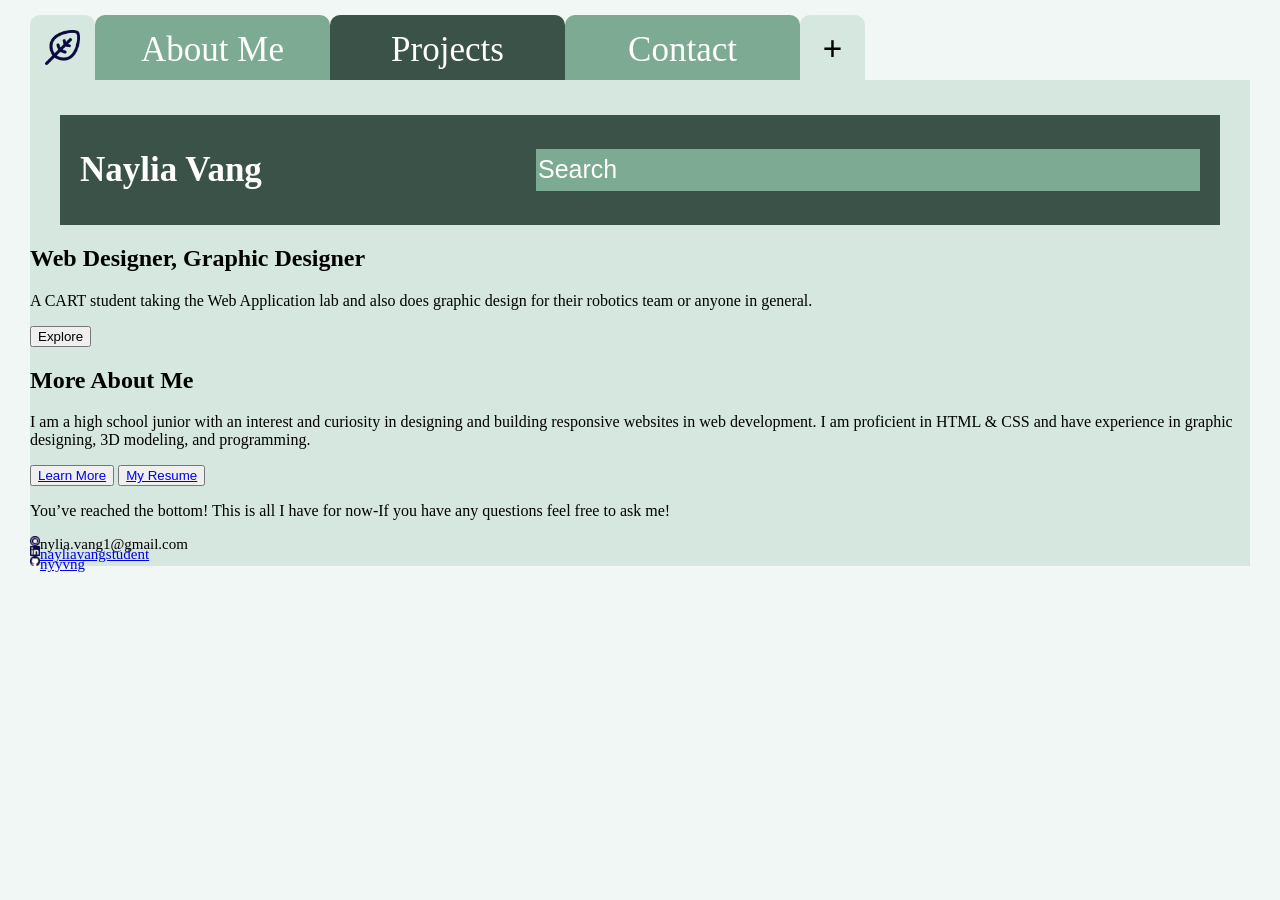
==== index.html @ c0539e79 "hhiterhioretiolgyh4rewtgergyije5rytsd" ====
<!DOCTYPE html>
<html lang="en">

<head>
    <meta charset="UTF-8">
    <meta name="viewport" content="width=device-width, initial-scale=1.0">
    <title>Naylia Vang | Portfolio</title>
    <link rel="stylesheet" href="style.css">
    <link rel="preconnect" href="https://fonts.googleapis.com">
    <link rel="preconnect" href="https://fonts.gstatic.com" crossorigin>
    <link href="https://fonts.googleapis.com/css2?family=Fredoka:wght@300..700&family=Jersey+20&display=swap"
        rel="stylesheet">
    <style>
        @import url('https://fonts.googleapis.com/css2?family=Fredoka:wght@300..700&family=Jersey+20&display=swap');
    </style>
</head>

<section class="body-idk">


    <header>
        <nav>
            <a class="nav-link" id="home-link" href="index.html"><img src="home-icon.png"></a>
            <a class="nav-link" id="about-link" href="abtme.html">About Me</a>
            <a class="nav-link" id="projects-link" href="projects.html">Projects</a>
            <a class="nav-link" id="contact-link" href="contact.html">Contact</a>
            <div class="plus-btn">+</div>
        </nav>
    </header>








</section>


<!-- explore section-->

<body>
    <section class="foldercover">



        <!-- fun nav bar-->
        <main>
            <h1><a href="index.html">Naylia Vang</a></h1>
            <input type="text" id="search" value="Search">
        </main>



        <div class="explore-sec">
            <h2>Web Designer, Graphic Designer</h2>
            <p>A CART student taking the Web Application lab and also does graphic design for their robotics team or
                anyone
                in general.</p>
            <button onclick="location.href='#ab'">Explore</button>
        </div>
        <div id="ab" class="more-abt">
            <h2>More About Me</h2>
            <p>I am a high school junior with an interest and curiosity in designing and building responsive websites in
                web
                development. I am proficient in HTML & CSS and have experience in graphic designing, 3D modeling, and
                programming.</p>
        </div>
        <button><a href="abtme.html">Learn More</a></button>
        <button><a href="resume.html">My Resume</a></button>


        <section class="bottom-nav">
            <p>You’ve reached the bottom! This is all I have for now-If you have any questions feel free to ask me!</p>
            <section class="bottom-socials">
                <div class="email">
                    <img src="mail.png">
                    nylia.vang1@gmail.com
                </div>
                <div class="linkedin">
                    <img src="linkedin.png">
                    <a href="https://www.linkedin.com/in/nayliavangstudent">nayliavangstudent</a>
                </div>
                <div class="github">
                    <img src="github.png">
                    <a href="https://github.com/nyyvng">nyyvng</a>
            </section>
        </section>



    </section>


</body>

</html>
---- style.css ----
:root {
    --mint-cream: #f0f7f4;
    --dark-amethyst: #0c0a3e;
    --granite: #3b5249;
    --honeydew: #d5e7de;
    --muted-teal: #7daa92;
}

.jersey-20-regular {
    font-family: "Jersey 20", sans-serif;
    font-weight: 400;
    font-style: normal;
}

@font-face {
    font-family: "Fredoka";
    src: url("https://fonts.googleapis.com/css2?family=Fredoka:wght@300..700&display=swap");
    font-weight: normal;
    font-style: normal;
}

html {
    scroll-behavior: smooth;
}

body {
    background-color: var(--mint-cream);
    margin: 0;
}

.body {
    background-color: var(--honeydew);
}

.foldercover {
    background-color: var(--honeydew);
    margin-left: 30px;
    margin-right: 30px;
    padding-top: 15px;
}


/* giant chunk of nav styling.... */
nav {
    font-size: 35px;
    margin-left: 30px;
    margin-right: auto;
    margin-top: 15px;
    display: flex;
    align-items: center;
    justify-content: flex-start;
}

img {
    height: 100%;
    width: 100%;
    object-fit: cover;

}

#home-link {
    background-color: var(--honeydew);
    display: block;
    height: 35px;
    width: 35px;
    padding: 15px;
    border-radius: 10px 10px 0 0;
}

#about-link {
    background-color: var(--muted-teal);
    color: white;
    display: block;
    height: 35px;
    width: 205px;
    padding: 15px;
    border-radius: 10px 10px 0 0;
    text-decoration: none;
    display: flex;
    justify-content: center;
    text-align: center;
}

#projects-link {
    background-color: var(--granite);
    color: white;
    display: block;
    height: 35px;
    width: 205px;
    padding: 15px;
    border-radius: 10px 10px 0 0;
    text-decoration: none;
    display: flex;
    justify-content: center;
    text-align: center;
}

#contact-link {
    background-color: var(--muted-teal);
    color: white;
    display: block;
    height: 35px;
    width: 205px;
    padding: 15px;
    border-radius: 10px 10px 0 0;
    text-decoration: none;
    display: flex;
    justify-content: center;
    text-align: center;
}

.plus-btn {
    background-color: var(--honeydew);
    display: block;
    height: 35px;
    width: 35px;
    padding: 15px;
    border-radius: 10px 10px 0 0;
    display: flex;
    justify-content: center;
    font-weight: bolder;
}

.plus-btn:hover {
    cursor: pointer;
    transform: scale(1.15);
    transition: 0.5s;
}

#home-link:hover {
    cursor: pointer;
    transform: scale(1.15);
    transition: 0.5s;
}

#about-link:hover {
    cursor: pointer;
    transform: scale(1.1);
    transition: 0.5s;
}

#projects-link:hover {
    cursor: pointer;
    transform: scale(1.1);
    transition: 0.5s;
}

#contact-link:hover {
    cursor: pointer;
    transform: scale(1.1);
    transition: 0.5s;
}


/* ssecond nav, needs more fixing */
main {
    background-color: var(--granite);
    display: flex;
    margin-right: 30px;
    justify-content: center;
    justify-content: space-between;
    align-items: center;
    border-radius: 0;

    padding: 15px 20px;
    margin-left: 30px;
    margin-top: 20px;
}

main a {
    font-size: 35px;
    text-decoration: none;
    color: white;
}

#search {
    background-color: var(--muted-teal);
    color: white;
    width: 660px;
    height: 40px;
    font-size: 25px;
    border: none;
}


/*contact in main page sectiom */
.email,
.linkedin,
.github {
    background-size: 10px;
    width: 10px;
    height: 10px;
    font-size: 15px;
    display: flex;
}

.explore-sec {
    background-color: var(--honeydew);
}























/* about me stuff */
#hs {
    background-size: 10px;
    width: 10px;

}















/* projects section */
.projects a {
    text-decoration: none;
}

#project-img {
    width: 90px;
    background-size: cover;
}




















/* below here will be the resume stuff !!! */
.resume-body {

    & h4 {
        font-size: 20px;
    }

    & h5 {
        font-size: 15px;
    }

    & sub {
        font-size: 14px;
    }

    & li {
        font-size: 13px;
    }

    & h1 {
        font-size: 35px;
    }

    & h3 {
        font-size: 20px;
    }
}


.socials {
    background-size: 10px;
    width: 10px;
    height: 10px;
    font-size: 15px;
    display: flex;
}

.summary h4 {
    font-size: 20px;
}

.summary p {
    font-size: 15px;

}

.left-side {
    display: flex;
    flex-direction: column;
    gap: 20px;

}
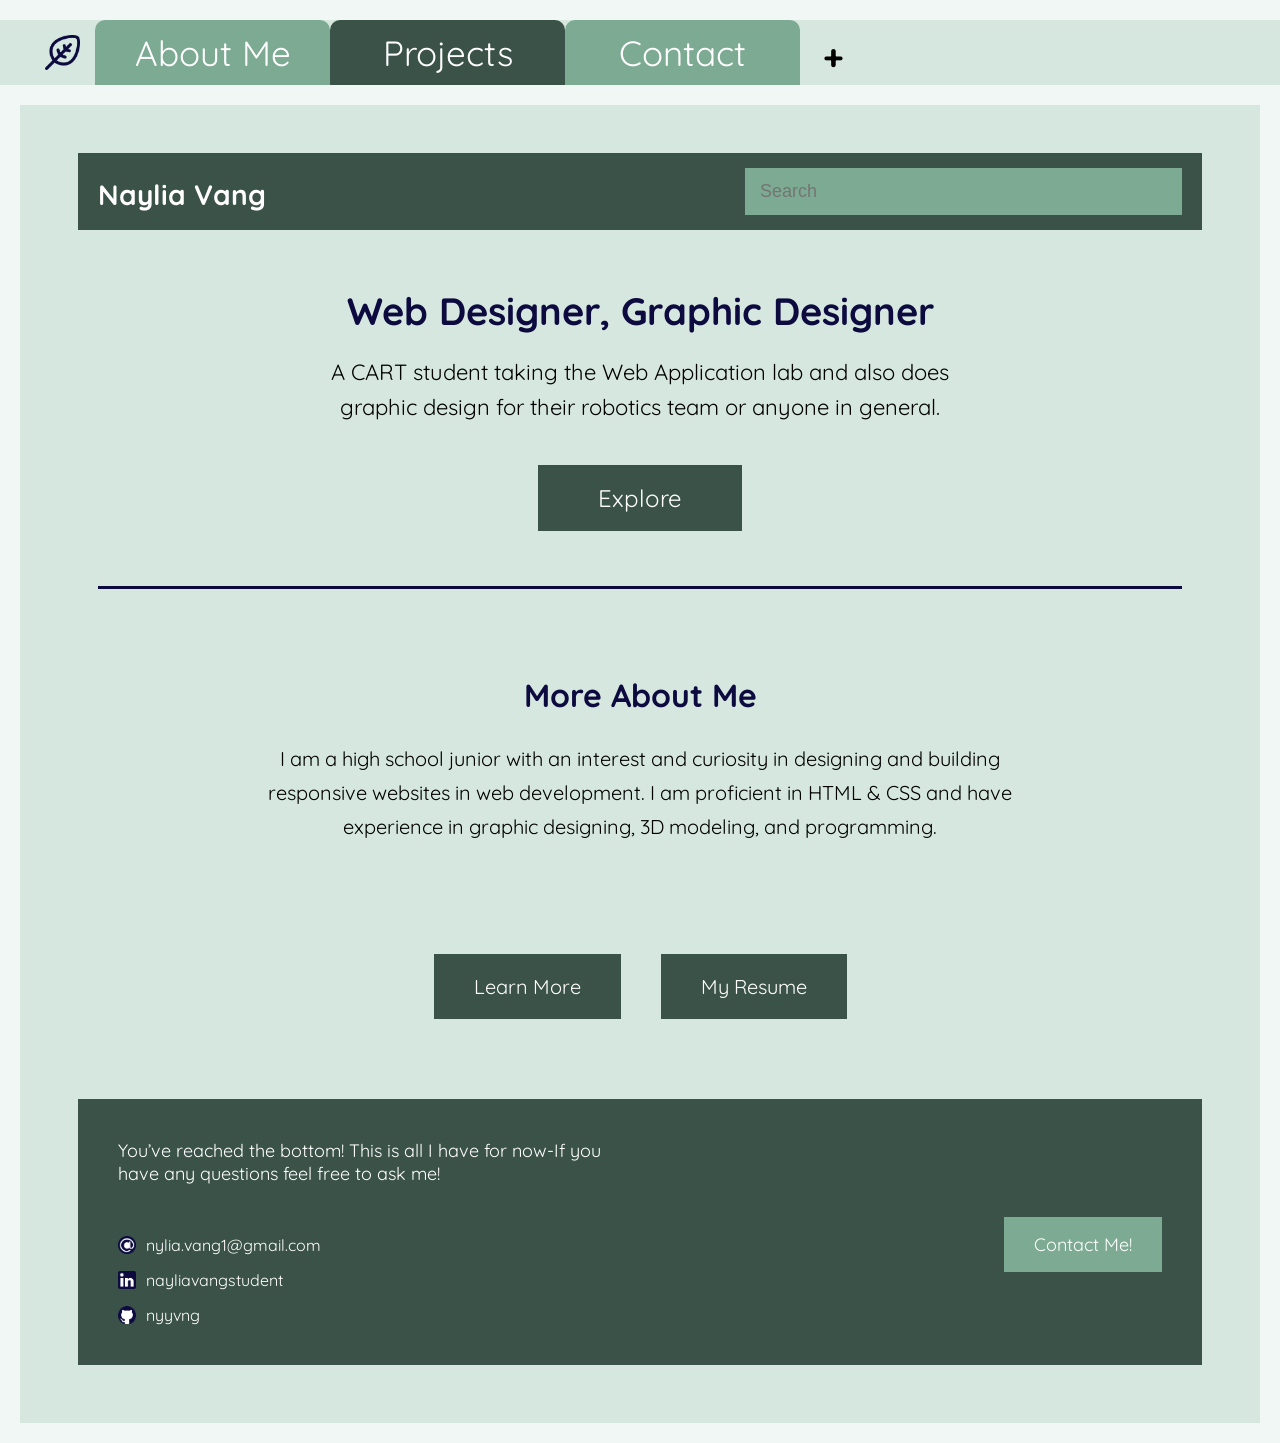
==== commit cf635452: "tfyjghtydfgtfhyfgb css" ====
--- a/index.html
+++ b/index.html
@@ -6,27 +6,29 @@
     <meta name="viewport" content="width=device-width, initial-scale=1.0">
     <title>Naylia Vang | Portfolio</title>
     <link rel="stylesheet" href="style.css">
-    <link rel="preconnect" href="https://fonts.googleapis.com">
-    <link rel="preconnect" href="https://fonts.gstatic.com" crossorigin>
-    <link href="https://fonts.googleapis.com/css2?family=Fredoka:wght@300..700&family=Jersey+20&display=swap"
-        rel="stylesheet">
     <style>
-        @import url('https://fonts.googleapis.com/css2?family=Fredoka:wght@300..700&family=Jersey+20&display=swap');
+        @import url('https://fonts.googleapis.com/css2?family=Montserrat:ital,wght@0,100..900;1,100..900&family=Quicksand:wght@300..700&family=Teachers:ital,wght@0,400..800;1,400..800&display=swap');
     </style>
 </head>
 
-<section class="body-idk">
 
 
-    <header>
-        <nav>
-            <a class="nav-link" id="home-link" href="index.html"><img src="home-icon.png"></a>
-            <a class="nav-link" id="about-link" href="abtme.html">About Me</a>
-            <a class="nav-link" id="projects-link" href="projects.html">Projects</a>
-            <a class="nav-link" id="contact-link" href="contact.html">Contact</a>
-            <div class="plus-btn">+</div>
-        </nav>
-    </header>
+
+<!-- explore section-->
+
+<body>
+    <section class="body-idk">
+
+
+        <header>
+            <nav>
+                <a class="nav-link" id="home-link" href="index.html"><img src="home-icon.png"></a>
+                <a class="nav-link" id="about-link" href="abtme.html">About Me</a>
+                <a class="nav-link" id="projects-link" href="projects.html">Projects</a>
+                <a class="nav-link" id="contact-link" href="contact.html">Contact</a>
+                <div class="plus-btn">+</div>
+            </nav>
+        </header>
 
 
 
@@ -35,12 +37,11 @@
 
 
 
-</section>
+    </section>
 
 
-<!-- explore section-->
 
-<body>
+
     <section class="foldercover">
 
 
@@ -48,7 +49,7 @@
         <!-- fun nav bar-->
         <main>
             <h1><a href="index.html">Naylia Vang</a></h1>
-            <input type="text" id="search" value="Search">
+            <input type="text" id="search" placeholder="Search">
         </main>
 
 
@@ -67,25 +68,43 @@
                 development. I am proficient in HTML & CSS and have experience in graphic designing, 3D modeling, and
                 programming.</p>
         </div>
-        <button><a href="abtme.html">Learn More</a></button>
-        <button><a href="resume.html">My Resume</a></button>
+        <div class="action-buttons">
+            <button><a href="abtme.html">Learn More</a></button>
+            <button><a href="resume.html">My Resume</a></button>
+        </div>
 
 
+
+
+
+
+        <!-- bottom nav bar-->
         <section class="bottom-nav">
-            <p>You’ve reached the bottom! This is all I have for now-If you have any questions feel free to ask me!</p>
-            <section class="bottom-socials">
-                <div class="email">
-                    <img src="mail.png">
-                    nylia.vang1@gmail.com
-                </div>
-                <div class="linkedin">
-                    <img src="linkedin.png">
-                    <a href="https://www.linkedin.com/in/nayliavangstudent">nayliavangstudent</a>
-                </div>
-                <div class="github">
-                    <img src="github.png">
-                    <a href="https://github.com/nyyvng">nyyvng</a>
-            </section>
+            <div class="footer-left">
+                <p>You’ve reached the bottom! This is all I have for now-If you have any questions feel free to ask me!
+                </p>
+
+                <section class="bottom-socials">
+                    <div class="email">
+                        <img src="mail.png">
+                        nylia.vang1@gmail.com
+                    </div>
+
+                    <div class="linkedin">
+                        <img src="linkedin.png">
+                        <a href="https://www.linkedin.com/in/nayliavangstudent">nayliavangstudent</a>
+                    </div>
+
+                    <div class="github">
+                        <img src="github.png">
+                        <a href="https://github.com/nyyvng">nyyvng</a>
+                    </div>
+                </section>
+            </div>
+
+            <div class="footer-right">
+                <button><a href="contact.html">Contact Me!</a></button>
+            </div>
         </section>
 
 
--- a/style.css
+++ b/style.css
@@ -6,18 +6,6 @@
     --muted-teal: #7daa92;
 }
 
-.jersey-20-regular {
-    font-family: "Jersey 20", sans-serif;
-    font-weight: 400;
-    font-style: normal;
-}
-
-@font-face {
-    font-family: "Fredoka";
-    src: url("https://fonts.googleapis.com/css2?family=Fredoka:wght@300..700&display=swap");
-    font-weight: normal;
-    font-style: normal;
-}
 
 html {
     scroll-behavior: smooth;
@@ -26,46 +14,60 @@
 body {
     background-color: var(--mint-cream);
     margin: 0;
-}
-
-.body {
+    font-family: "Quicksand", sans-serif;
+}
+
+.body-idk {
     background-color: var(--honeydew);
 }
+
+
+button {
+    font-family: inherit;
+}
+
 
 .foldercover {
     background-color: var(--honeydew);
-    margin-left: 30px;
-    margin-right: 30px;
-    padding-top: 15px;
+    margin: 20px;
+    padding: 20px;
+    border: 8px solid var(--honeydew);
+    min-height: 100vh;
+
 }
 
 
 /* giant chunk of nav styling.... */
 nav {
     font-size: 35px;
-    margin-left: 30px;
-    margin-right: auto;
-    margin-top: 15px;
+    margin: 20px 30px 0;
     display: flex;
     align-items: center;
-    justify-content: flex-start;
+    gap: 0;
+    flex-wrap: wrap;
+}
+
+.nav-link {
+    display: flex;
+    align-items: center;
+    justify-content: center;
 }
 
 img {
     height: 100%;
-    width: 100%;
+    max-width: 100%;
     object-fit: cover;
 
 }
 
 #home-link {
     background-color: var(--honeydew);
-    display: block;
     height: 35px;
     width: 35px;
     padding: 15px;
     border-radius: 10px 10px 0 0;
 }
+
 
 #about-link {
     background-color: var(--muted-teal);
@@ -156,19 +158,19 @@
 main {
     background-color: var(--granite);
     display: flex;
-    margin-right: 30px;
-    justify-content: center;
     justify-content: space-between;
     align-items: center;
     border-radius: 0;
-
+    margin: 20px 30px;
     padding: 15px 20px;
-    margin-left: 30px;
-    margin-top: 20px;
-}
-
-main a {
-    font-size: 35px;
+}
+
+main h1 {
+    margin: 0;
+}
+
+main h1 a {
+    font-size: 28px;
     text-decoration: none;
     color: white;
 }
@@ -176,22 +178,155 @@
 #search {
     background-color: var(--muted-teal);
     color: white;
-    width: 660px;
-    height: 40px;
-    font-size: 25px;
+    width: 420px;
+    height: 45px;
+    font-size: 18px;
     border: none;
-}
+    padding-left: 15px;
+    outline: none;
+}
+
+.explore-sec {
+    text-align: center;
+    padding: 5px 0px;
+}
+
+.explore-sec h2 {
+    font-size: 38px;
+    color: var(--dark-amethyst);
+    margin-bottom: 20px;
+}
+
+.explore-sec p {
+    font-size: 22px;
+    max-width: 700px;
+    margin: auto;
+    line-height: 1.6;
+}
+
+.explore-sec button {
+    margin-top: 40px;
+    background-color: var(--granite);
+    color: white;
+    border: none;
+    padding: 18px 60px;
+    font-size: 24px;
+    cursor: pointer;
+}
+
+
+.more-abt {
+    text-align: center;
+    border-top: 3px solid var(--dark-amethyst);
+    margin: 50px 50px;
+    padding: 60px 40px;
+}
+
+.more-abt h2 {
+    font-size: 32px;
+    color: var(--dark-amethyst);
+}
+
+.more-abt p {
+    font-size: 20px;
+    max-width: 800px;
+    margin: auto;
+    line-height: 1.7;
+}
+
+.action-buttons {
+    display: flex;
+    justify-content: center;
+    gap: 40px;
+    margin: 40px 0 80px;
+}
+
+.action-buttons button {
+    background-color: var(--granite);
+    border: none;
+    padding: 20px 40px;
+}
+
+.action-buttons a {
+    color: white;
+    text-decoration: none;
+    font-size: 20px;
+}
+
+
+
+
+
+
+
 
 
 /*contact in main page sectiom */
+
+.bottom-nav {
+    background-color: var(--granite);
+    color: white;
+    padding: 40px;
+    margin: 40px 30px 30px;
+    display: flex;
+    justify-content: space-between;
+    align-items: center;
+}
+
+.bottom-nav p {
+    text-align: left;
+    font-size: 18px;
+    max-width: 500px;
+    margin: 0;
+}
+
+.footer-left {
+    display: flex;
+    flex-direction: column;
+    gap: 20px;
+}
+
+
 .email,
 .linkedin,
 .github {
-    background-size: 10px;
-    width: 10px;
-    height: 10px;
-    font-size: 15px;
-    display: flex;
+    display: flex;
+    align-items: center;
+    gap: 10px;
+    width: auto;
+    height: auto;
+    font-size: 16px;
+}
+
+.bottom-socials {
+    margin-top: 30px;
+    display: flex;
+    flex-direction: column;
+    gap: 15px;
+}
+
+.bottom-socials img {
+    width: 18px;
+    height: 18px;
+}
+
+.bottom-socials a {
+    color: white;
+    text-decoration: none;
+}
+
+.bottom-nav button {
+    background-color: var(--muted-teal);
+    border: none;
+    padding: 16px 30px;
+    margin-top: 25px;
+    cursor: pointer;
+}
+
+.bottom-nav button a {
+    color: white;
+    text-decoration: none;
+    font-size: 18px;
 }
 
 .explore-sec {
@@ -271,32 +406,31 @@
 
 
 /* below here will be the resume stuff !!! */
-.resume-body {
-
-    & h4 {
-        font-size: 20px;
-    }
-
-    & h5 {
-        font-size: 15px;
-    }
-
-    & sub {
-        font-size: 14px;
-    }
-
-    & li {
-        font-size: 13px;
-    }
-
-    & h1 {
-        font-size: 35px;
-    }
-
-    & h3 {
-        font-size: 20px;
-    }
-}
+
+h4 {
+    font-size: 20px;
+}
+
+h5 {
+    font-size: 15px;
+}
+
+sub {
+    font-size: 14px;
+}
+
+li {
+    font-size: 13px;
+}
+
+h1 {
+    font-size: 35px;
+}
+
+h3 {
+    font-size: 20px;
+}
+
 
 
 .socials {
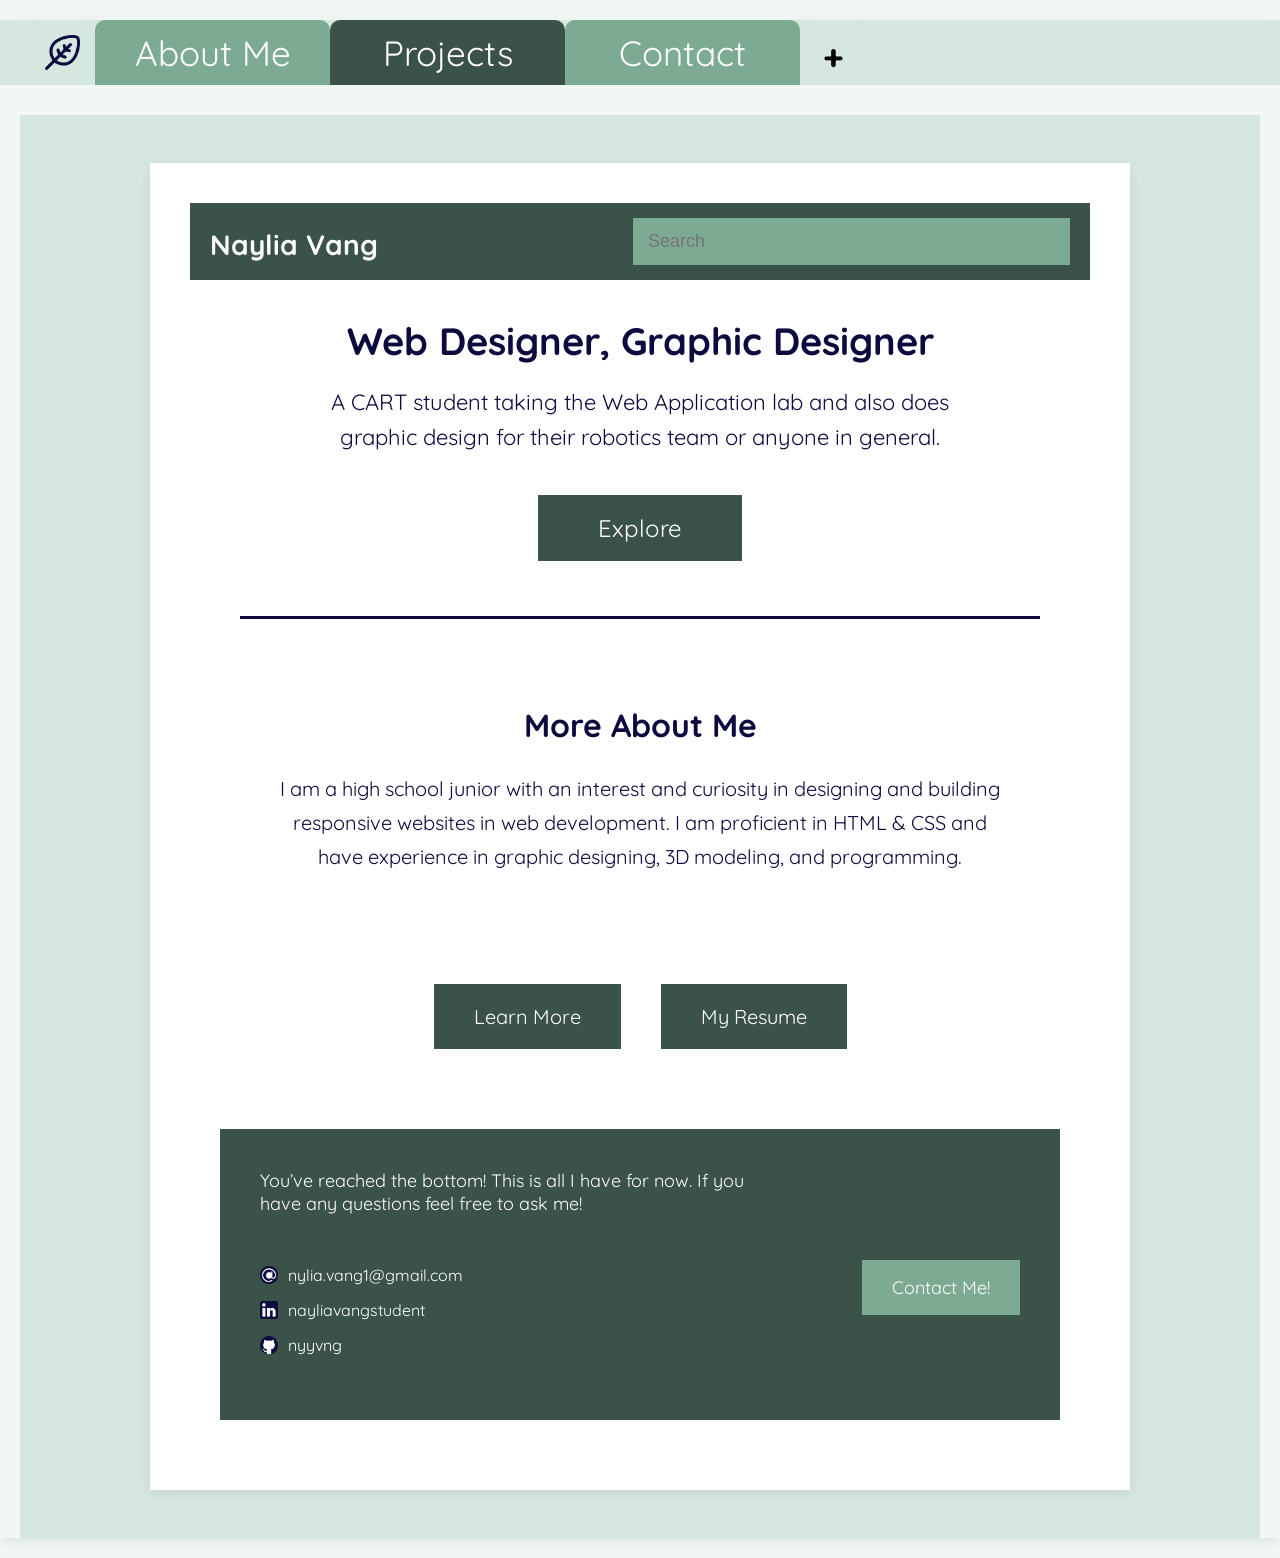
==== commit 02778ee5: "fix up projects+resume l8tr" ====
--- a/index.html
+++ b/index.html
@@ -30,13 +30,6 @@
             </nav>
         </header>
 
-
-
-
-
-
-
-
     </section>
 
 
@@ -44,68 +37,75 @@
 
     <section class="foldercover">
 
+        <div class="contentcover">
 
-
-        <!-- fun nav bar-->
-        <main>
-            <h1><a href="index.html">Naylia Vang</a></h1>
-            <input type="text" id="search" placeholder="Search">
-        </main>
+            <!-- fun nav bar-->
+            <main>
+                <h1><a href="index.html">Naylia Vang</a></h1>
+                <input type="text" id="search" placeholder="Search">
+            </main>
 
 
 
-        <div class="explore-sec">
-            <h2>Web Designer, Graphic Designer</h2>
-            <p>A CART student taking the Web Application lab and also does graphic design for their robotics team or
-                anyone
-                in general.</p>
-            <button onclick="location.href='#ab'">Explore</button>
-        </div>
-        <div id="ab" class="more-abt">
-            <h2>More About Me</h2>
-            <p>I am a high school junior with an interest and curiosity in designing and building responsive websites in
-                web
-                development. I am proficient in HTML & CSS and have experience in graphic designing, 3D modeling, and
-                programming.</p>
-        </div>
-        <div class="action-buttons">
-            <button><a href="abtme.html">Learn More</a></button>
-            <button><a href="resume.html">My Resume</a></button>
-        </div>
+            <div class="explore-sec">
+                <h2>Web Designer, Graphic Designer</h2>
+                <p>A CART student taking the Web Application lab and also does graphic design for their robotics team or
+                    anyone
+                    in general.</p>
+                <button onclick="location.href='#ab'">Explore</button>
+            </div>
+            <div id="ab" class="more-abt">
+                <h2>More About Me</h2>
+                <p>I am a high school junior with an interest and curiosity in designing and building responsive
+                    websites in
+                    web
+                    development. I am proficient in HTML & CSS and have experience in graphic designing, 3D modeling,
+                    and
+                    programming.</p>
+            </div>
+            <div class="action-buttons">
+                <button><a href="abtme.html">Learn More</a></button>
+                <button><a href="resume.html">My Resume</a></button>
+            </div>
 
 
 
 
 
 
-        <!-- bottom nav bar-->
-        <section class="bottom-nav">
-            <div class="footer-left">
-                <p>You’ve reached the bottom! This is all I have for now-If you have any questions feel free to ask me!
-                </p>
+            <!-- bottom nav bar-->
+            <section class="bottom-nav">
+                <div class="footer-left">
+                    <p>You’ve reached the bottom! This is all I have for now. If you have any questions feel free to ask
+                        me!
+                    </p>
 
-                <section class="bottom-socials">
-                    <div class="email">
-                        <img src="mail.png">
-                        nylia.vang1@gmail.com
-                    </div>
+                    <section class="bottom-socials">
+                        <div class="email">
+                            <img src="mail.png">
+                            nylia.vang1@gmail.com
+                        </div>
 
-                    <div class="linkedin">
-                        <img src="linkedin.png">
-                        <a href="https://www.linkedin.com/in/nayliavangstudent">nayliavangstudent</a>
-                    </div>
+                        <div class="linkedin">
+                            <img src="linkedin.png">
+                            <a href="https://www.linkedin.com/in/nayliavangstudent">nayliavangstudent</a>
+                        </div>
 
-                    <div class="github">
-                        <img src="github.png">
-                        <a href="https://github.com/nyyvng">nyyvng</a>
-                    </div>
-                </section>
-            </div>
+                        <div class="github">
+                            <img src="github.png">
+                            <a href="https://github.com/nyyvng">nyyvng</a>
+                        </div>
+                    </section>
+                </div>
 
-            <div class="footer-right">
-                <button><a href="contact.html">Contact Me!</a></button>
-            </div>
-        </section>
+                <div class="footer-right">
+                    <button><a href="contact.html">Contact Me!</a></button>
+                </div>
+            </section>
+
+        </div>
+
+
 
 
 
--- a/style.css
+++ b/style.css
@@ -15,6 +15,7 @@
     background-color: var(--mint-cream);
     margin: 0;
     font-family: "Quicksand", sans-serif;
+    box-shadow: 0 4px 12px rgba(0, 0, 0, 0.08);
 }
 
 .body-idk {
@@ -161,7 +162,7 @@
     justify-content: space-between;
     align-items: center;
     border-radius: 0;
-    margin: 20px 30px;
+    margin: 0;
     padding: 15px 20px;
 }
 
@@ -202,6 +203,7 @@
     max-width: 700px;
     margin: auto;
     line-height: 1.6;
+    color: var(--dark-amethyst);
 }
 
 .explore-sec button {
@@ -232,6 +234,7 @@
     max-width: 800px;
     margin: auto;
     line-height: 1.7;
+    color: var(--dark-amethyst);
 }
 
 .action-buttons {
@@ -329,13 +332,18 @@
     font-size: 18px;
 }
 
-.explore-sec {
-    background-color: var(--honeydew);
-}
-
-
-
-
+
+.contentcover {
+    background-color: white;
+    margin: 20px 30px;
+    padding: 40px;
+    box-shadow: 0 4px 12px rgba(0, 0, 0, 0.08);
+    max-width: 900px;
+    align-items: center;
+    justify-content: center;
+    margin-left: auto;
+    margin-right: auto;
+}
 
 
 
@@ -358,9 +366,80 @@
 /* about me stuff */
 #hs {
     background-size: 10px;
-    width: 10px;
-
-}
+    width: 480px;
+
+}
+
+
+.abt-me {
+    text-align: center;
+    padding: 5px 10px;
+}
+
+.abt-me h2 {
+    font-size: 38px;
+    color: var(--dark-amethyst);
+    margin-bottom: 20px;
+}
+
+.abt-me p {
+    font-size: 22px;
+    max-width: 1200px;
+    margin: auto;
+    line-height: 1.6;
+    padding: 10px;
+    padding-bottom: 60px;
+}
+
+
+.cart-relf,
+.awards,
+.certi,
+.years-plan,
+.hobbies {
+    padding: 5px 10px;
+}
+
+.cart-relf p,
+.awards p,
+.certi p,
+.years-plan p,
+.hobbies p {
+    font-size: 22px;
+
+    margin: auto;
+    line-height: 1.6;
+    padding: 10px;
+}
+
+.cart-relf h3,
+.awards h3,
+.certi h3,
+.years-plan h3,
+.hobbies h3 {
+    font-size: 38px;
+    color: var(--dark-amethyst);
+    margin-bottom: 20px;
+
+}
+
+.certi li {
+    font-size: 22px;
+    margin: auto;
+    line-height: 1;
+    padding: 10px;
+}
+
+
+
+
+
+
+
+
+
+
+
 
 
 
@@ -382,10 +461,381 @@
 }
 
 #project-img {
-    width: 90px;
     background-size: cover;
 }
 
+.prj {
+    text-align: center;
+    padding: 40px 0;
+}
+
+.prj h2 {
+    font-size: 32px;
+    color: var(--dark-amethyst);
+    margin-bottom: 15px;
+}
+
+.prj p {
+    font-size: 18px;
+    color: var(--dark-amethyst);
+}
+
+
+.projects {
+    display: flex;
+    flex-direction: column;
+    gap: 25px;
+    margin-top: 30px;
+}
+
+.bioshield,
+.pawpal,
+.fcz,
+.to-do,
+.budget {
+    background-color: var(--muted-teal);
+    padding: 20px;
+    display: flex;
+    align-items: center;
+    gap: 25px;
+    box-shadow: 0 4px 10px rgba(0, 0, 0, 0.08);
+}
+
+
+#project-img {
+    width: 290px;
+    height: 220px;
+    object-fit: cover;
+    flex-shrink: 0;
+    border: 7px solid var(--granite);
+    border-radius: 30px;
+}
+
+.bioshield h3,
+.pawpal h3,
+.fcz h3,
+.to-do h3,
+.budget h3 {
+    border-right: 4px solid white;
+    padding-right: 20px;
+    margin: 0;
+    font-size: 22px;
+}
+
+.bioshield sub,
+.pawpal sub,
+.fcz sub,
+.to-do sub,
+.budget sub {
+    display: block;
+    padding-left: 20px;
+    margin-top: 15px;
+    font-size: 15px;
+    line-height: 1.5;
+    color: white;
+    font-size: 28px;
+}
+
+.projects a {
+    color: white;
+    text-decoration: none;
+}
+
+.bioshield:hover {
+    cursor: pointer;
+    transform: scale(1.01);
+    transition: 0.5s;
+}
+
+.pawpal:hover {
+    cursor: pointer;
+    transform: scale(1.01);
+    transition: 0.5s;
+}
+
+.fcz:hover {
+    cursor: pointer;
+    transform: scale(1.01);
+    transition: 0.5s;
+}
+
+.to-do:hover {
+    cursor: pointer;
+    transform: scale(1.01);
+    transition: 0.5s;
+}
+
+.budget:hover {
+    cursor: pointer;
+    transform: scale(1.01);
+    transition: 0.5s;
+}
+
+.project-desc {
+    font-size: 15px;
+    line-height: 1.5;
+    color: white;
+    margin: 10px 0 0;
+}
+
+
+
+
+
+
+
+
+
+
+
+
+
+
+
+
+
+
+
+
+
+/* contact stuff here */
+.contact-header {
+    text-align: center;
+    margin-bottom: 40px;
+}
+
+.contact-header h2 {
+    font-size: 40px;
+    color: var(--dark-amethyst);
+}
+
+.contact-header p {
+    font-size: 22px;
+    max-width: 700px;
+    margin: auto;
+    line-height: 1.6;
+}
+
+.contact-form {
+    display: flex;
+    flex-direction: column;
+    gap: 20px;
+    max-width: 700px;
+    margin: auto;
+}
+
+.contact-form label {
+    font-size: 22px;
+    color: var(--dark-amethyst);
+}
+
+.contact-form input,
+.contact-form textarea {
+    padding: 18px;
+    border: 2px solid var(--muted-teal);
+    font-size: 18px;
+    font-family: inherit;
+    outline: none;
+}
+
+.contact-form textarea {
+    resize: vertical;
+}
+
+.contact-form button {
+    background-color: var(--granite);
+    color: white;
+    border: none;
+    padding: 18px;
+    font-size: 20px;
+    cursor: pointer;
+}
+
+.contact-form button:hover {
+    transform: scale(1.02);
+    transition: 0.4s;
+}
+
+
+
+
+
+
+
+
+
+
+
+
+
+
+
+
+
+
+
+
+
+
+
+
+
+
+
+/* BIOHSIELD STUFF DOWN BELOWW */
+#bioshield {
+    padding: 40px;
+    max-width: 1200px;
+    margin: auto;
+}
+
+#bioshield h2 {
+    text-align: center;
+    font-size: 42px;
+    color: var(--dark-amethyst);
+    margin-bottom: 50px;
+}
+
+#bioshield h2 a {
+    text-decoration: none;
+    color: var(--dark-amethyst);
+}
+
+.bioshield-top {
+    display: flex;
+    align-items: center;
+    gap: 40px;
+}
+
+.bioshield-top img {
+    width: 500px;
+    border: 4px solid var(--granite);
+    border-radius: 20px;
+    flex-shrink: 0;
+}
+
+.bioshield-desc {
+    font-size: 28px;
+    line-height: 1.6;
+    color: var(--dark-amethyst);
+    margin: 0;
+    max-width: 550px;
+}
+
+#bioshield-experience {
+    padding: 20px 40px 80px;
+    max-width: 1200px;
+    margin: auto;
+}
+
+#bioshield-experience h2 {
+    font-size: 34px;
+    color: var(--dark-amethyst);
+    margin-top: 50px;
+    margin-bottom: 20px;
+}
+
+#bioshield-experience p {
+    font-size: 22px;
+    line-height: 1.8;
+    color: var(--dark-amethyst);
+}
+
+#bioshield-experience li {
+    font-size: 22px;
+    line-height: 1.8;
+}
+
+#bioshield-experience img {
+    width: 550px;
+    display: block;
+    margin: 40px auto;
+    border: 4px solid var(--granite);
+    border-radius: 20px;
+}
+
+
+
+
+
+
+
+
+
+
+
+
+
+
+
+
+
+
+
+
+
+
+
+
+
+
+
+
+
+
+
+
+
+
+
+
+
+
+
+
+
+
+
+
+
+
+
+
+
+
+
+
+
+
+
+
+
+
+
+
+
+
+
+
+
+
+
+
+
+
+
+
+
+
+
+
+
+
+
+
+
+
+
 
 
 
@@ -407,52 +857,107 @@
 
 /* below here will be the resume stuff !!! */
 
+body.resume-body {
+    margin: 0;
+    font-family: Arial, sans-serif;
+    background-color: #e6f0ea;
+    color: #1f2d2a;
+    padding: 40px;
+}
+
+nav {
+    margin-bottom: 30px;
+    max-width: 900px;
+}
+
+h1 {
+    font-size: 36px;
+    margin: 0;
+}
+
+h3 {
+    font-size: 18px;
+    margin: 5px 0 20px;
+    color: #4f6f66;
+}
+
+.socials {
+    display: flex;
+    flex-wrap: wrap;
+    gap: 25px;
+    font-size: 14px;
+}
+
+.socials div {
+    display: flex;
+    align-items: center;
+    gap: 8px;
+    width: 25px;
+    height: 25px;
+}
+
+
+.summary {
+    margin-bottom: 30px;
+}
+
+.summary h4 {
+    border-bottom: 2px solid #8fb3a8;
+    padding-bottom: 5px;
+}
+
+.summary p {
+    font-size: 14px;
+    line-height: 1.6;
+}
+
+.left-side {
+    width: 30%;
+    float: left;
+}
+
+
+
+section {
+    margin-bottom: 25px;
+}
+
 h4 {
-    font-size: 20px;
+    font-size: 18px;
+    margin-bottom: 10px;
+    border-bottom: 2px solid #8fb3a8;
+    padding-bottom: 5px;
 }
 
 h5 {
     font-size: 15px;
+    margin: 5px 0;
 }
 
 sub {
-    font-size: 14px;
+    display: block;
+    font-size: 13px;
+    color: #555;
+    margin-bottom: 5px;
+}
+
+ul {
+    padding-left: 18px;
+    margin-top: 5px;
 }
 
 li {
     font-size: 13px;
-}
-
-h1 {
-    font-size: 35px;
-}
-
-h3 {
-    font-size: 20px;
-}
-
-
-
-.socials {
-    background-size: 10px;
-    width: 10px;
-    height: 10px;
-    font-size: 15px;
-    display: flex;
-}
-
-.summary h4 {
-    font-size: 20px;
-}
-
-.summary p {
-    font-size: 15px;
-
-}
-
-.left-side {
-    display: flex;
-    flex-direction: column;
-    gap: 20px;
-
+    margin-bottom: 6px;
+}
+
+.bottom {
+    clear: both;
+    margin-top: 30px;
+    display: flex;
+    gap: 50px;
+}
+
+.bottom ul {
+    padding-left: 18px;
 }
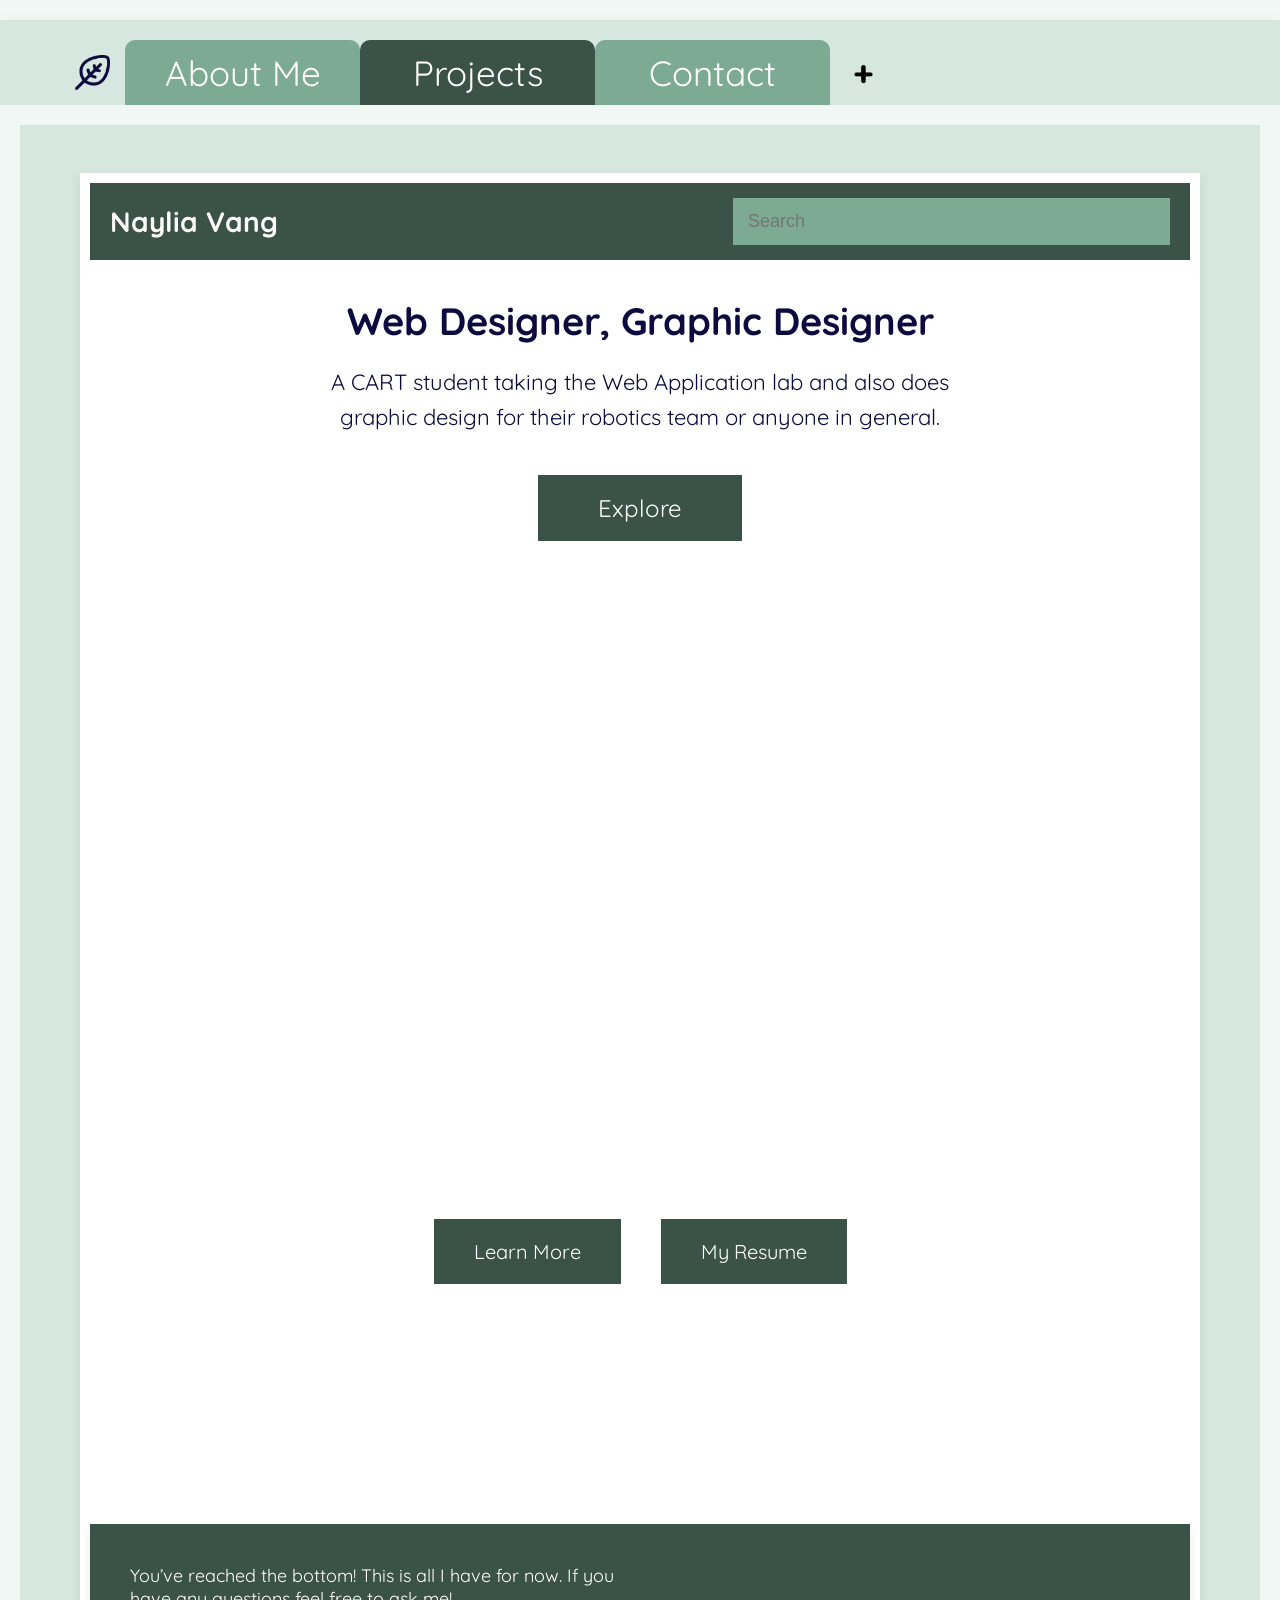
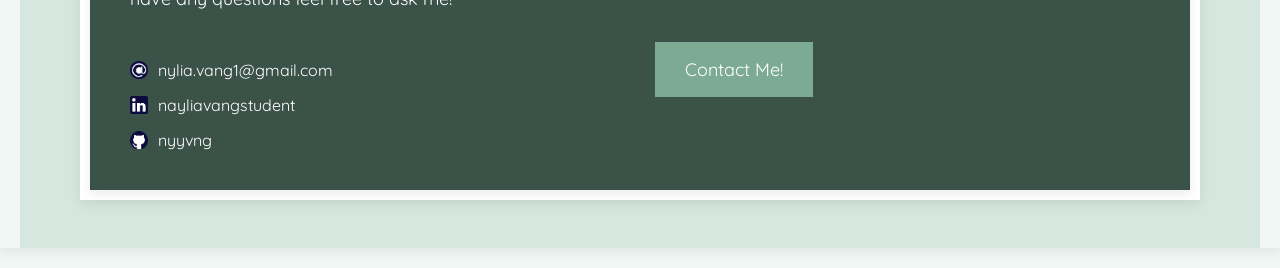
==== commit b1d0dc80: "whoops last minute stuff" ====
--- a/index.html
+++ b/index.html
@@ -6,6 +6,7 @@
     <meta name="viewport" content="width=device-width, initial-scale=1.0">
     <title>Naylia Vang | Portfolio</title>
     <link rel="stylesheet" href="style.css">
+    <script src="app.js"></script>
     <style>
         @import url('https://fonts.googleapis.com/css2?family=Montserrat:ital,wght@0,100..900;1,100..900&family=Quicksand:wght@300..700&family=Teachers:ital,wght@0,400..800;1,400..800&display=swap');
     </style>
@@ -22,11 +23,19 @@
 
         <header>
             <nav>
-                <a class="nav-link" id="home-link" href="index.html"><img src="home-icon.png"></a>
-                <a class="nav-link" id="about-link" href="abtme.html">About Me</a>
-                <a class="nav-link" id="projects-link" href="projects.html">Projects</a>
-                <a class="nav-link" id="contact-link" href="contact.html">Contact</a>
-                <div class="plus-btn">+</div>
+                <nav>
+                    <a class="nav-link" id="home-link" href="index.html"><img src="home-icon.png"></a>
+                    <a class="nav-link" id="about-link" href="abtme.html">About Me</a>
+                    <a class="nav-link" id="projects-link" href="projects.html">Projects</a>
+                    <a class="nav-link" id="contact-link" href="contact.html">Contact</a>
+
+                    <div class="dropdown">
+                        <button class="plus-btn">+</button>
+                        <div class="dropdown-menu">
+                            <a href="resume.html">Resume</a>
+                        </div>
+                    </div>
+                </nav>
             </nav>
         </header>
 
@@ -54,7 +63,7 @@
                     in general.</p>
                 <button onclick="location.href='#ab'">Explore</button>
             </div>
-            <div id="ab" class="more-abt">
+            <div id="ab" class="more-abt scroll-animate">
                 <h2>More About Me</h2>
                 <p>I am a high school junior with an interest and curiosity in designing and building responsive
                     websites in
--- a/style.css
+++ b/style.css
@@ -1,3 +1,5 @@
+@import url('https://fonts.googleapis.com/css2?family=Montserrat:wght@100..900&family=Quicksand:wght@300..700&family=Teachers:wght@400..800&display=swap');
+
 :root {
     --mint-cream: #f0f7f4;
     --dark-amethyst: #0c0a3e;
@@ -27,6 +29,13 @@
     font-family: inherit;
 }
 
+button:hover {
+    transform: scale(1.05);
+    transition: 0.5s;
+}
+
+
+
 
 .foldercover {
     background-color: var(--honeydew);
@@ -57,7 +66,6 @@
 img {
     height: 100%;
     max-width: 100%;
-    object-fit: cover;
 
 }
 
@@ -73,7 +81,6 @@
 #about-link {
     background-color: var(--muted-teal);
     color: white;
-    display: block;
     height: 35px;
     width: 205px;
     padding: 15px;
@@ -87,7 +94,6 @@
 #projects-link {
     background-color: var(--granite);
     color: white;
-    display: block;
     height: 35px;
     width: 205px;
     padding: 15px;
@@ -101,7 +107,6 @@
 #contact-link {
     background-color: var(--muted-teal);
     color: white;
-    display: block;
     height: 35px;
     width: 205px;
     padding: 15px;
@@ -114,44 +119,89 @@
 
 .plus-btn {
     background-color: var(--honeydew);
-    display: block;
-    height: 35px;
-    width: 35px;
+    width: 65px;
+    height: 65px;
+    border-radius: 10px 10px 0 0;
+    display: flex;
+    align-items: center;
+    justify-content: center;
+    font-size: 35px;
+    font-weight: bold;
+    border: none;
+    cursor: pointer;
+    padding: 0;
+    flex-shrink: 0;
+}
+
+.dropdown {
+    position: relative;
+}
+
+.dropdown-menu {
+    position: absolute;
+    top: 100%;
+    right: 0;
+    background-color: var(--granite);
+    width: 260px;
+    display: none;
+    flex-direction: column;
+    border-radius: 0 0 18px 18px;
+    overflow: hidden;
+    box-shadow: 0 8px 20px rgba(0,0,0,0.2);
+}
+
+.dropdown-menu a {
+    color: white;
+    text-decoration: none;
+
     padding: 15px;
-    border-radius: 10px 10px 0 0;
-    display: flex;
-    justify-content: center;
-    font-weight: bolder;
+
+    font-size: 30px;
+
+    transition: 0.3s;
+}
+
+.dropdown-menu a:hover {
+    background-color: var(--muted-teal);
+}
+
+.dropdown:hover .dropdown-menu {
+    display: flex;
 }
 
 .plus-btn:hover {
     cursor: pointer;
     transform: scale(1.15);
     transition: 0.5s;
+    background-color: var(--mint-cream);
 }
 
 #home-link:hover {
     cursor: pointer;
     transform: scale(1.15);
     transition: 0.5s;
+    background-color: var(--mint-cream);
 }
 
 #about-link:hover {
     cursor: pointer;
     transform: scale(1.1);
     transition: 0.5s;
+    background-color: var(--granite);
 }
 
 #projects-link:hover {
     cursor: pointer;
     transform: scale(1.1);
     transition: 0.5s;
+    background-color: var(--muted-teal);
 }
 
 #contact-link:hover {
     cursor: pointer;
     transform: scale(1.1);
     transition: 0.5s;
+    background-color: var(--granite);
 }
 
 
@@ -190,6 +240,7 @@
 .explore-sec {
     text-align: center;
     padding: 5px 0px;
+    padding-bottom: 10pc;
 }
 
 .explore-sec h2 {
@@ -222,6 +273,7 @@
     border-top: 3px solid var(--dark-amethyst);
     margin: 50px 50px;
     padding: 60px 40px;
+    padding-top: 10pc;
 }
 
 .more-abt h2 {
@@ -242,6 +294,7 @@
     justify-content: center;
     gap: 40px;
     margin: 40px 0 80px;
+    padding-bottom: 10pc;
 }
 
 .action-buttons button {
@@ -256,6 +309,21 @@
     font-size: 20px;
 }
 
+.scroll-animate {
+    opacity: 0;
+    transform: translateY(40px);
+    animation: fade linear both;
+    animation-timeline: view();
+    animation-range: entry 5% cover 35%;
+}
+
+@keyframes fade {
+    to {
+        opacity: 1;
+        transform: translateY(0);
+    }
+}
+
 
 
 
@@ -268,12 +336,13 @@
 
 .bottom-nav {
     background-color: var(--granite);
+    padding: 40px;
+    display: flex;
+    align-items: center;
+    gap: 25px;
+    box-shadow: 0 4px 10px rgba(0, 0, 0, 0.08);
     color: white;
-    padding: 40px;
-    margin: 40px 30px 30px;
-    display: flex;
-    justify-content: space-between;
-    align-items: center;
+
 }
 
 .bottom-nav p {
@@ -336,13 +405,14 @@
 .contentcover {
     background-color: white;
     margin: 20px 30px;
-    padding: 40px;
+    padding: 10px;
     box-shadow: 0 4px 12px rgba(0, 0, 0, 0.08);
-    max-width: 900px;
+    max-width: 1100px;
     align-items: center;
     justify-content: center;
     margin-left: auto;
     margin-right: auto;
+    width: clamp(320px, 90vw, 1100px);
 }
 
 
@@ -430,6 +500,10 @@
     padding: 10px;
 }
 
+.hobbies {
+    padding-bottom: 80px;
+}
+
 
 
 
@@ -456,13 +530,6 @@
 
 
 /* projects section */
-.projects a {
-    text-decoration: none;
-}
-
-#project-img {
-    background-size: cover;
-}
 
 .prj {
     text-align: center;
@@ -484,7 +551,7 @@
 .projects {
     display: flex;
     flex-direction: column;
-    gap: 25px;
+    gap: 35px;
     margin-top: 30px;
 }
 
@@ -522,18 +589,13 @@
     font-size: 22px;
 }
 
-.bioshield sub,
-.pawpal sub,
-.fcz sub,
-.to-do sub,
-.budget sub {
-    display: block;
-    padding-left: 20px;
-    margin-top: 15px;
-    font-size: 15px;
-    line-height: 1.5;
-    color: white;
-    font-size: 28px;
+
+.bioshield-top img,
+.pawpal-top img,
+.fcz-top img,
+.todo-top img,
+.budgetcalc-top img {
+    height: auto;
 }
 
 .projects a {
@@ -541,42 +603,23 @@
     text-decoration: none;
 }
 
-.bioshield:hover {
+.bioshield:hover,
+.pawpal:hover,
+.fcz:hover,
+.to-do:hover,
+.budget:hover,
+.project-desc {
     cursor: pointer;
     transform: scale(1.01);
     transition: 0.5s;
 }
 
-.pawpal:hover {
-    cursor: pointer;
-    transform: scale(1.01);
-    transition: 0.5s;
-}
-
-.fcz:hover {
-    cursor: pointer;
-    transform: scale(1.01);
-    transition: 0.5s;
-}
-
-.to-do:hover {
-    cursor: pointer;
-    transform: scale(1.01);
-    transition: 0.5s;
-}
-
-.budget:hover {
-    cursor: pointer;
-    transform: scale(1.01);
-    transition: 0.5s;
-}
-
 .project-desc {
-    font-size: 15px;
-    line-height: 1.5;
     color: white;
-    margin: 10px 0 0;
-}
+
+}
+
+
 
 
 
@@ -649,6 +692,7 @@
     padding: 18px;
     font-size: 20px;
     cursor: pointer;
+    margin-bottom: 90px;
 }
 
 .contact-form button:hover {
@@ -709,13 +753,14 @@
 
 .bioshield-top img {
     width: 500px;
+    height: 300px;
     border: 4px solid var(--granite);
     border-radius: 20px;
     flex-shrink: 0;
 }
 
 .bioshield-desc {
-    font-size: 28px;
+    font-size: 22px;
     line-height: 1.6;
     color: var(--dark-amethyst);
     margin: 0;
@@ -747,7 +792,8 @@
 }
 
 #bioshield-experience img {
-    width: 550px;
+    width: 500px;
+    height: 200px;
     display: block;
     margin: 40px auto;
     border: 4px solid var(--granite);
@@ -770,21 +816,360 @@
 
 
 
-
-
-
-
-
-
-
-
-
-
-
-
-
-
-
+/* PAWPAL STUFF BELOW */
+#pawpal {
+    padding: 40px;
+    max-width: 1200px;
+    margin: auto;
+}
+
+#pawpal h2 {
+    text-align: center;
+    font-size: 42px;
+    color: var(--dark-amethyst);
+    margin-bottom: 50px;
+}
+
+#pawpal h2 a {
+    text-decoration: none;
+    color: var(--dark-amethyst);
+}
+
+.pawpal-top {
+    display: flex;
+    align-items: center;
+    gap: 40px;
+}
+
+.pawpal-top img {
+    width: 500px;
+    height: 300px;
+    border: 4px solid var(--granite);
+    border-radius: 20px;
+    flex-shrink: 0;
+}
+
+.pawpal-desc {
+    font-size: 22px;
+    line-height: 1.6;
+    color: var(--dark-amethyst);
+    margin: 0;
+    max-width: 550px;
+}
+
+#pawpal-experience {
+    padding: 20px 40px 80px;
+    max-width: 1200px;
+    margin: auto;
+}
+
+#pawpal-experience h2 {
+    font-size: 34px;
+    color: var(--dark-amethyst);
+    margin-top: 50px;
+    margin-bottom: 20px;
+}
+
+#pawpal-experience p {
+    font-size: 22px;
+    line-height: 1.8;
+    color: var(--dark-amethyst);
+}
+
+#pawpal-experience li {
+    font-size: 22px;
+    line-height: 1.8;
+}
+
+#pawpal-experience img {
+    width: 500px;
+    height: 200px;
+    display: block;
+    margin: 40px auto;
+    border: 4px solid var(--granite);
+    border-radius: 20px;
+}
+
+
+
+
+
+
+
+
+
+
+
+
+
+
+
+
+
+
+
+
+/* FCZ STUFF BELOW */
+#fcz {
+    padding: 40px;
+    max-width: 1200px;
+    margin: auto;
+}
+
+#fcz h2 {
+    text-align: center;
+    font-size: 42px;
+    color: var(--dark-amethyst);
+    margin-bottom: 50px;
+}
+
+#fcz h2 a {
+    text-decoration: none;
+    color: var(--dark-amethyst);
+}
+
+.fcz-top {
+    display: flex;
+    align-items: center;
+    gap: 40px;
+}
+
+.fcz-top img {
+    width: 500px;
+    height: 300px;
+    border: 4px solid var(--granite);
+    border-radius: 20px;
+    flex-shrink: 0;
+}
+
+.fcz-desc {
+    font-size: 22px;
+    line-height: 1.6;
+    color: var(--dark-amethyst);
+    margin: 0;
+    max-width: 550px;
+}
+
+#fcz-experience {
+    padding: 20px 40px 80px;
+    max-width: 1200px;
+    margin: auto;
+}
+
+#fcz-experience h2 {
+    font-size: 34px;
+    color: var(--dark-amethyst);
+    margin-top: 50px;
+    margin-bottom: 20px;
+}
+
+#fcz-experience p {
+    font-size: 22px;
+    line-height: 1.8;
+    color: var(--dark-amethyst);
+}
+
+#fcz-experience li {
+    font-size: 22px;
+    line-height: 1.8;
+}
+
+#fcz-experience img {
+    width: 500px;
+    height: 200px;
+    display: block;
+    margin: 40px auto;
+    border: 4px solid var(--granite);
+    border-radius: 20px;
+}
+
+
+
+
+
+
+
+
+
+
+
+
+
+
+
+
+
+
+
+
+
+
+
+/* TO-DO LIST BELOW */
+#todo {
+    padding: 40px;
+    max-width: 1200px;
+    margin: auto;
+}
+
+#todo h2 {
+    text-align: center;
+    font-size: 42px;
+    color: var(--dark-amethyst);
+    margin-bottom: 50px;
+}
+
+#todo h2 a {
+    text-decoration: none;
+    color: var(--dark-amethyst);
+}
+
+.todo-top {
+    display: flex;
+    align-items: center;
+    gap: 40px;
+}
+
+.todo-top img {
+    width: 500px;
+    height: 300px;
+    border: 4px solid var(--granite);
+    border-radius: 20px;
+    flex-shrink: 0;
+}
+
+.todo-desc {
+    font-size: 22px;
+    line-height: 1.6;
+    color: var(--dark-amethyst);
+    margin: 0;
+    max-width: 550px;
+}
+
+#todo-experience {
+    padding: 20px 40px 80px;
+    max-width: 1200px;
+    margin: auto;
+}
+
+#todo-experience h2 {
+    font-size: 34px;
+    color: var(--dark-amethyst);
+    margin-top: 50px;
+    margin-bottom: 20px;
+}
+
+#todo-experience p {
+    font-size: 22px;
+    line-height: 1.8;
+    color: var(--dark-amethyst);
+}
+
+#todo-experience li {
+    font-size: 22px;
+    line-height: 1.8;
+}
+
+#todo-experience img {
+    width: 500px;
+    height: 300px;
+    display: block;
+    margin: 40px auto;
+    border: 4px solid var(--granite);
+    border-radius: 20px;
+}
+
+
+
+
+
+
+
+
+
+
+
+
+
+
+
+
+
+
+
+/* BUDGET CALCULATOR BELOW */
+#budgetcalc {
+    padding: 40px;
+    max-width: 1200px;
+    margin: auto;
+}
+
+#budgetcalc h2 {
+    text-align: center;
+    font-size: 42px;
+    color: var(--dark-amethyst);
+    margin-bottom: 50px;
+}
+
+#budgetcalc h2 a {
+    text-decoration: none;
+    color: var(--dark-amethyst);
+}
+
+.budgetcalc-top {
+    display: flex;
+    align-items: center;
+    gap: 40px;
+}
+
+.budgetcalc-top img {
+    width: 500px;
+    height: 300px;
+    border: 4px solid var(--granite);
+    border-radius: 20px;
+    flex-shrink: 0;
+}
+
+.budgetcalc-desc {
+    font-size: 22px;
+    line-height: 1.6;
+    color: var(--dark-amethyst);
+    margin: 0;
+    max-width: 550px;
+}
+
+#budgetcalc-experience {
+    padding: 20px 40px 80px;
+    max-width: 1200px;
+    margin: auto;
+}
+
+#budgetcalc-experience h2 {
+    font-size: 34px;
+    color: var(--dark-amethyst);
+    margin-top: 50px;
+    margin-bottom: 20px;
+}
+
+#budgetcalc-experience p {
+    font-size: 22px;
+    line-height: 1.8;
+    color: var(--dark-amethyst);
+}
+
+#budgetcalc-experience li {
+    font-size: 22px;
+    line-height: 1.8;
+}
+
+#budgetcalc-experience img {
+    width: 500px;
+    height: 300px;
+    display: block;
+    margin: 40px auto;
+    border: 4px solid var(--granite);
+    border-radius: 20px;
+}
 
 
 
@@ -856,108 +1241,548 @@
 
 
 /* below here will be the resume stuff !!! */
-
-body.resume-body {
+.resume-page {
+    background-color: var(--mint-cream);
+}
+
+.resume-header {
+    padding: 30px 20px;
+}
+
+.name-row {
+    display: flex;
+    align-items: baseline;
+    gap: 15px;
+}
+
+.name-row h1 {
     margin: 0;
-    font-family: Arial, sans-serif;
-    background-color: #e6f0ea;
-    color: #1f2d2a;
-    padding: 40px;
-}
-
-nav {
-    margin-bottom: 30px;
-    max-width: 900px;
-}
-
-h1 {
-    font-size: 36px;
+    font-size: 42px;
+}
+
+.name-row h3 {
     margin: 0;
-}
-
-h3 {
+    font-size: 20px;
+}
+
+.socials {
+    display: flex;
+    flex-wrap: wrap;
+    gap: 20px 40px;
+    margin-top: 25px;
+    align-items: center;
+}
+
+.social-item {
+    display: flex;
+    align-items: center;
+    gap: 10px;
+    min-width: 220px;
+}
+
+.social-item img {
+    width: 18px;
+    height: 18px;
+    object-fit: contain;
+    flex-shrink: 0;
+}
+
+
+.social-item a {
     font-size: 18px;
-    margin: 5px 0 20px;
-    color: #4f6f66;
-}
-
-.socials {
-    display: flex;
-    flex-wrap: wrap;
-    gap: 25px;
-    font-size: 14px;
-}
-
-.socials div {
-    display: flex;
-    align-items: center;
-    gap: 8px;
-    width: 25px;
-    height: 25px;
-}
-
+    color: var(--dark-amethyst);
+    text-decoration: none;
+    line-height: 1.4;
+}
+
+.social-item a:hover {
+    text-decoration: underline;
+}
 
 .summary {
-    margin-bottom: 30px;
-}
-
-.summary h4 {
-    border-bottom: 2px solid #8fb3a8;
-    padding-bottom: 5px;
+    padding: 0 20px;
 }
 
 .summary p {
-    font-size: 14px;
-    line-height: 1.6;
+    line-height: 1.7;
+}
+
+.resume-layout {
+    display: flex;
+    gap: 40px;
+    padding: 20px;
 }
 
 .left-side {
     width: 30%;
-    float: left;
-}
-
-
-
-section {
-    margin-bottom: 25px;
+}
+
+.right-side {
+    width: 70%;
+}
+
+.left-side section,
+.right-side section {
+    margin-bottom: 35px;
 }
 
 h4 {
-    font-size: 18px;
-    margin-bottom: 10px;
-    border-bottom: 2px solid #8fb3a8;
-    padding-bottom: 5px;
+    font-size: 20px;
+    border-bottom: 2px solid var(--muted-teal);
+    padding-bottom: 8px;
 }
 
 h5 {
-    font-size: 15px;
-    margin: 5px 0;
+    font-size: 16px;
+    margin: 10px 0;
 }
 
 sub {
     display: block;
-    font-size: 13px;
-    color: #555;
-    margin-bottom: 5px;
-}
-
-ul {
-    padding-left: 18px;
-    margin-top: 5px;
+    margin-bottom: 8px;
 }
 
 li {
-    font-size: 13px;
-    margin-bottom: 6px;
+    line-height: 1.7;
 }
 
 .bottom {
-    clear: both;
-    margin-top: 30px;
-    display: flex;
-    gap: 50px;
-}
-
-.bottom ul {
-    padding-left: 18px;
+    display: flex;
+    gap: 60px;
+    padding: 20px;
+    border-top: 2px solid var(--muted-teal);
+}
+
+
+
+
+
+
+
+
+
+
+
+
+
+
+
+
+
+
+
+
+
+
+
+
+
+
+
+
+
+
+
+
+/* MEDIA QEUIRES */
+@media (max-width: 768px) {
+
+    .foldercover {
+        margin: 10px;
+        padding: 10px;
+    }
+
+    .contentcover {
+        width: 90%;
+        padding: 10px;
+    }
+
+    nav {
+        font-size: 18px;
+        margin: 10px 15px 0;
+        flex-wrap: nowrap;
+    }
+
+    .nav-link {
+        width: 9px;
+    }
+
+    #home-link,
+    .plus-btn {
+        width: 25px;
+        height: 25px;
+        padding: 10px;
+    }
+
+    main {
+        padding: 12px 15px;
+    }
+
+    main h1 a {
+        font-size: 20px;
+    }
+
+    #search {
+        width: 130px;
+        height: 35px;
+        font-size: 14px;
+        color: white;
+
+    }
+
+    .explore-sec h2,
+    .more-abt h2,
+    .abt-me h2,
+    .prj h2,
+    .contact-header h2 {
+        font-size: 24px;
+        margin-bottom: 25px;
+    }
+
+    .explore-sec p,
+    .more-abt p,
+    .abt-me p,
+    .contact-header p,
+    .cart-relf p,
+    .awards p,
+    .certi p,
+    .years-plan p,
+    .hobbies p {
+        font-size: 16px;
+    }
+
+    .explore-sec button,
+    .action-buttons button,
+    .bottom-nav button,
+    .contact-form button {
+        padding: 12px 20px;
+        font-size: 16px;
+    }
+
+    .bioshield,
+    .pawpal,
+    .fcz,
+    .to-do,
+    .budget {
+        flex-direction: column;
+        align-items: center;
+        text-align: center;
+        padding: 20px;
+        gap: 15px;
+    }
+
+    #project-img {
+        width: 160px;
+        height: 130px;
+    }
+
+    .bioshield h3,
+    .pawpal h3,
+    .fcz h3,
+    .to-do h3,
+    .budget h3 {
+        font-size: 20px;
+        padding-right: 0;
+        border-right: none;
+        border-bottom: 2px solid white;
+    }
+
+    .project-desc {
+        font-size: 14px;
+        max-width: 90%;
+        margin: 0 auto;
+    }
+
+    .projects {
+        gap: 18px;
+    }
+
+    .prj {
+        padding: 20px 0;
+    }
+
+    .prj p {
+        font-size: 16px;
+    }
+
+    .bioshield-top,
+    .pawpal-top,
+    .fcz-top,
+    .todo-top,
+    .budgetcalc-top {
+        gap: 15px;
+        flex-direction: column;
+    }
+
+    .bioshield-top img,
+    .pawpal-top img,
+    .fcz-top img,
+    .todo-top img,
+    .budgetcalc-top img {
+        width: 300px;
+        height: 170px;
+    }
+
+    .bioshield-desc,
+    .pawpal-desc,
+    .fcz-desc,
+    .todo-desc,
+    .budgetcalc-desc {
+        font-size: 16px;
+    }
+
+    #bioshield,
+    #pawpal,
+    #fcz,
+    #todo,
+    #budgetcalc {
+        padding: 20px 10px;
+    }
+
+
+    #bioshield-experience,
+    #pawpal-experience,
+    #fcz-experience,
+    #todo-experience,
+    #budgetcalc-experience {
+        padding: 15px 10px 40px;
+    }
+
+    #bioshield-experience img,
+    #pawpal-experience img,
+    #fcz-experience img,
+    #todo-experience img,
+    #budgetcalc-experience img {
+        width: 350px;
+        height: 160px;
+    }
+
+    #bioshield-experience h2,
+    #pawpal-experience h2,
+    #fcz-experience h2,
+    #todo-experience h2,
+    #budgetcalc-experience h2 {
+        font-size: 22px;
+    }
+
+    #bioshield h2,
+    #pawpal h2,
+    #fcz h2,
+    #todo h2,
+    #budgetcalc h2 {
+        font-size: 22px;
+    }
+
+    #bioshield a,
+    #pawpal a,
+    #todo a,
+    #budgetcalc a {
+        font-size: 25px;
+    }
+
+
+    #bioshield-experience p,
+    #pawpal-experience p,
+    #fcz-experience p,
+    #todo-experience p,
+    #budgetcalc-experience p,
+    #bioshield-experience li,
+    #pawpal-experience li,
+    #fcz-experience li,
+    #todo-experience li,
+    #budgetcalc-experience li {
+        font-size: 16px;
+        line-height: 1.6;
+    }
+
+    #hs {
+        width: 220px;
+        height: auto;
+    }
+
+    .bottom-nav {
+        padding: 20px;
+        gap: 15px;
+    }
+
+    .bottom-nav p {
+        font-size: 14px;
+    }
+
+    .resume-layout {
+        gap: 20px;
+    }
+
+    .summary p {
+        font-size: clamp(13px, 2vw, 16px);
+
+    }
+
+    .left-side {
+        font-size: clamp(13px, 2vw, 16px);
+    }
+
+    .right-side {
+        font-size: clamp(13px, 2vw, 16px);
+    }
+
+    .projects {
+        font-size: clamp(13px, 2vw, 16px);
+    }
+
+    .bottom {
+        font-size: clamp(13px, 2vw, 16px);
+    }
+
+
+    .name-row h1 {
+        font-size: 28px;
+    }
+
+    .name-row h3 {
+        font-size: 16px;
+    }
+
+    .social-item a {
+        font-size: 14px;
+    }
+
+    h4 {
+        font-size: 18px;
+    }
+
+    h5 {
+        font-size: 14px;
+    }
+
+
+    .foldercover {
+        margin: 8px;
+        padding: 8px;
+    }
+
+    .contentcover {
+        width: 95%;
+        padding: 15px;
+    }
+
+    nav {
+        margin: 10px;
+        font-size: 16px;
+        flex-wrap: nowrap;
+        overflow-x: auto;
+    }
+
+    #home-link,
+    .plus-btn {
+        width: 22px;
+        height: 22px;
+        padding: 10px;
+        flex-shrink: 0;
+    }
+
+    #about-link,
+    #projects-link,
+    #contact-link {
+        width: 80px;
+        height: 22px;
+        padding: 10px;
+        font-size: 13px;
+        flex-shrink: 0;
+    }
+
+    main {
+        padding: 15px;
+        gap: 15px;
+    }
+
+    main h1 a {
+        font-size: 18px;
+    }
+
+    .explore-sec {
+        padding: 30px 15px;
+    }
+
+    .explore-sec h2 {
+        font-size: 26px;
+        line-height: 1.4;
+        margin-bottom: 20px;
+    }
+
+    .explore-sec p {
+        font-size: 17px;
+        line-height: 1.8;
+        padding: 0 10px;
+    }
+
+    .explore-sec button {
+        padding: 14px 30px;
+        font-size: 16px;
+        margin-top: 25px;
+    }
+
+    .more-abt {
+        margin: 30px 15px;
+        padding: 35px 20px;
+    }
+
+    .more-abt p {
+        font-size: 17px;
+        line-height: 1.8;
+    }
+
+    .action-buttons {
+        flex-direction: column;
+        align-items: center;
+        gap: 20px;
+        margin: 30px 0 50px;
+    }
+
+    .action-buttons button {
+        width: 220px;
+        padding: 15px;
+    }
+
+    .action-buttons a {
+        font-size: 16px;
+    }
+
+    .bottom-nav {
+        flex-direction: column;
+        align-items: flex-start;
+        padding: 25px 20px;
+        gap: 25px;
+    }
+
+    .bottom-nav p {
+        font-size: clamp(1rem, 2.5vw, 20px);
+        line-height: 1.8;
+        max-width: 100%;
+    }
+
+    .bottom-socials {
+        gap: 18px;
+    }
+
+    .email,
+    .linkedin,
+    .github {
+        font-size: 14px;
+        gap: 12px;
+    }
+
+    .bottom-nav button {
+        margin-top: 0;
+        padding: 14px 24px;
+    }
+
+    .bottom-nav button a {
+        font-size: 15px;
+    }
+
+    .tech-skills li {
+        margin-left: -25px;
+    }
+
 }
